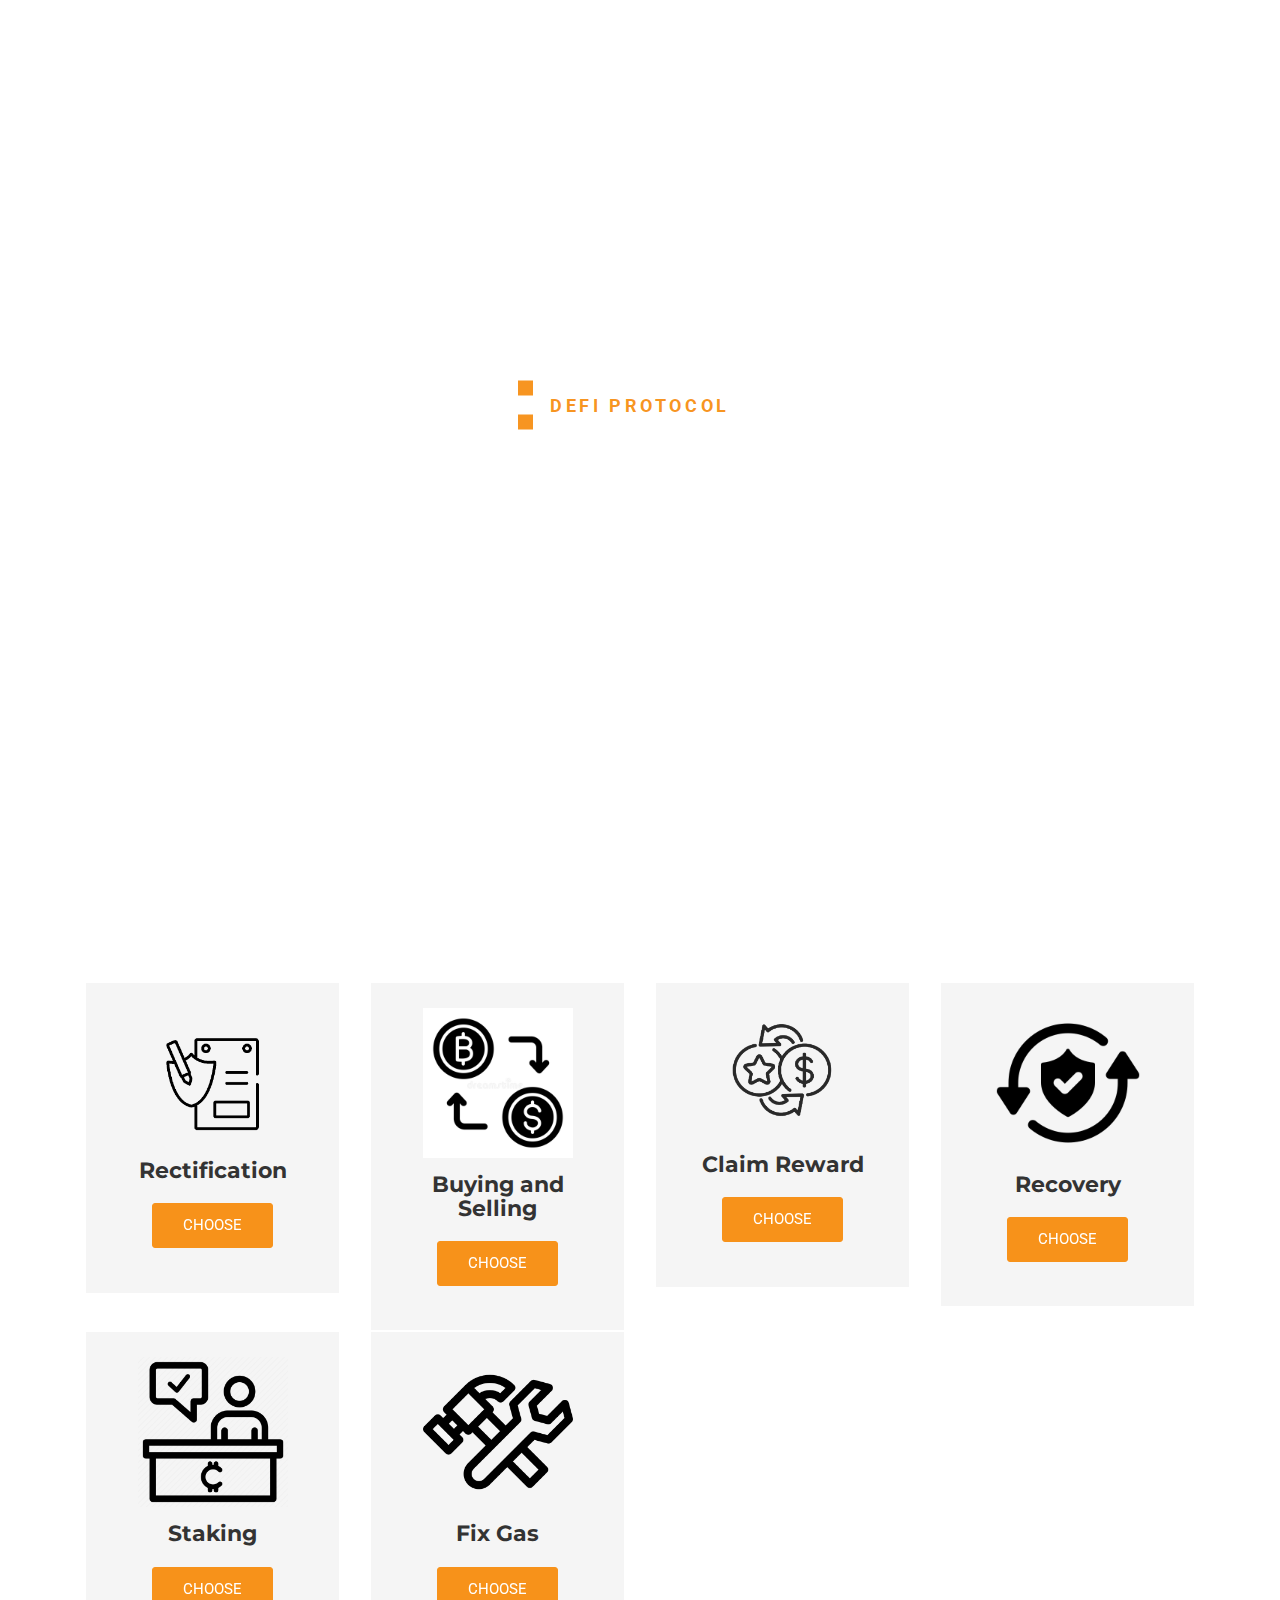
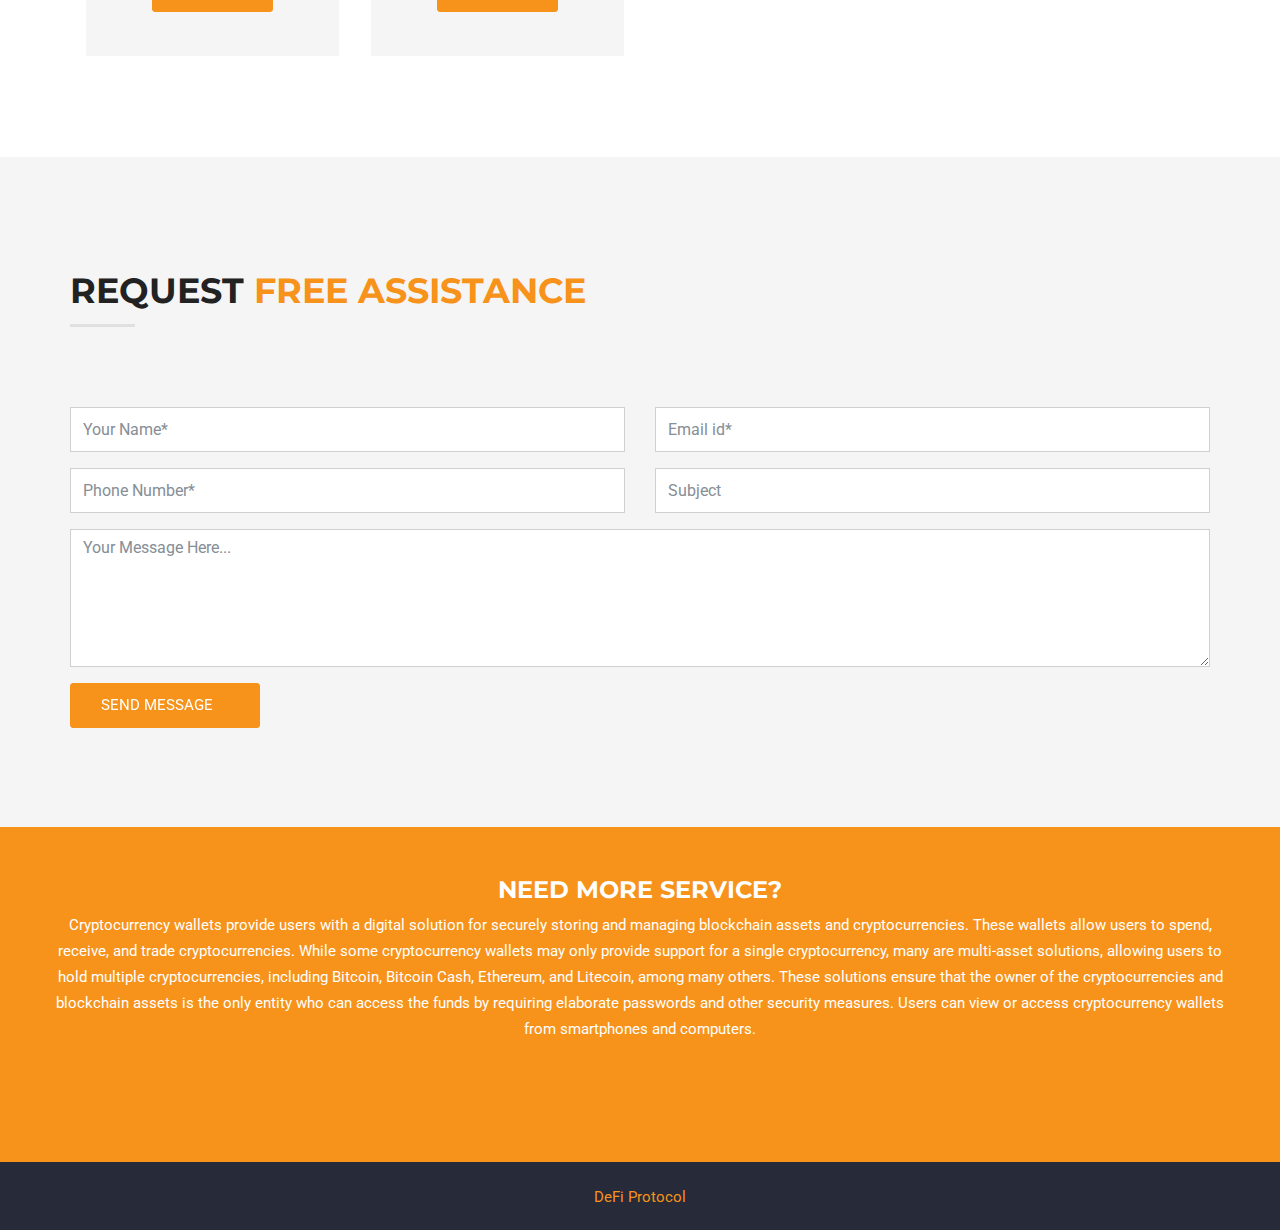
==== index.html @ 4c601e82 "..." ====
<!DOCTYPE html><html lang="en"><meta http-equiv="content-type" content="text/html;charset=UTF-8" /><head><meta charset="utf-8"><meta name="viewport" content="width=device-width, initial-scale=1, shrink-to-fit=no"><link rel="shortcut icon" type="image/x-icon" href="/assets/img/favicon.html" /><title>DeFi Protocol - Bitcoin And Crypto Currency</title><link href="/assets/bootstrap/css/bootstrap.min.css" rel="stylesheet"><link href="https://fonts.googleapis.com/css?family=Montserrat:400,400i,500,500i,600,600i,700,700i|Roboto:400,400i,500,500i,700,700i" rel="stylesheet"><link rel="stylesheet" href="/assets/css/icofont.css"><link rel="stylesheet" href="/assets/css/fontawesome-all.min.css"><link rel="stylesheet" href="/assets/css/animate.css"><link rel="stylesheet" href="/assets/css/meanmenu.min.css" media="all" /><link rel="stylesheet" type="text/css" href="rs-plugin/css/settings.css" media="screen" /><link rel="stylesheet" type="text/css" href="/assets/css/extralayers.css" media="screen" /><link rel="stylesheet" href="/assets/owlcarousel/css/owl.carousel.min.css"><link rel="stylesheet" href="/assets/owlcarousel/css/owl.theme.default.min.css"><link rel="stylesheet" href="/assets/venobox/css/venobox.css" /><link rel="stylesheet" href="/assets/css/style.css"><link rel="stylesheet" href="/assets/css/responsive.css"></head><body class="home-2"><div id="page-preloader"><div class="theme-loader">DeFi Protocol</div></div><header class="main-header header-2"><div class="top-area"><div class="auto-container"><div class="row"><div style="height:62px; background-color: #1D2330; overflow:hidden; box-sizing: border-box; border: 1px solid #282E3B; border-radius: 4px; text-align: right; line-height:14px; block-size:62px; font-size: 12px; font-feature-settings: normal; text-size-adjust: 100%; box-shadow: inset 0 -20px 0 0 #262B38;padding:1px;padding: 0px; margin: 0px; width: 100%;"><div style="height:40px; padding:0px; margin:0px; width: 100%;"><iframe src="https://widget.coinlib.io/widget?type=horizontal_v2&amp;theme=dark&amp;pref_coin_id=1505&amp;invert_hover=" width="100%" height="36px" scrolling="auto" marginwidth="0" marginheight="0" frameborder="0" border="0" style="border:0;margin:0;padding:0;"></iframe></div><div style="color: #626B7F; line-height: 14px; font-weight: 400; font-size: 11px; box-sizing: border-box; padding: 2px 6px; width: 100%; font-family: Verdana, Tahoma, Arial, sans-serif;"></div></div></div></div></div></header><div class="tp-banner-container"><div class="tp-banner"><ul><li data-transition="slideup" data-slotamount="1" data-masterspeed="1000" data-delay="10000" data-saveperformance="off" data-title="Slide One"><img src="/assets/img/bg/slide4.jpg" alt="" data-bgposition="center center" data-bgfit="cover" data-bgrepeat="no-repeat"><div class="home-slide-overlay"></div><div class="tp-caption sft sfb tp-resizeme rs-parallaxlevel-10" data-x="left" data-hoffset="0" data-y="center" data-voffset="-100" data-speed="1000" data-start="1000" data-endspeed="1200" data-easing="easeOutExpo" data-splitin="none" data-splitout="none" data-elementdelay="0.01" data-endelementdelay="0.1"><div><h2>The Bitcoin and Blockchain <br>its power for innovation</h2></div></div><div class="tp-caption lfb ltt tp-resizeme rs-parallaxlevel-10" data-x="left" data-hoffset="0" data-y="center" data-voffset="-10" data-speed="1200" data-start="1200" data-endspeed="1200" data-easing="easeOutExpo" data-splitin="none" data-splitout="none" data-elementdelay="0.01" data-endelementdelay="0.1"></div><div class="tp-caption lfb ltt tp-resizeme rs-parallaxlevel-10" data-x="left" data-hoffset="0" data-y="center" data-voffset="65" data-speed="1400" data-start="1400" data-endspeed="1200" data-easing="easeOutExpo" data-splitin="none" data-splitout="none" data-elementdelay="0.01" data-endelementdelay="0.1"><a href="/wallets/" class="btn-style btn-filled">Read More</a>&ensp;&ensp; <a href="/wallets/" class="btn-style btn-border">Resolve</a></div></li><li data-transition="slidedown" data-slotamount="1" data-masterspeed="1000" data-delay="10000" data-saveperformance="off" data-title="Slide Two"><img src="/assets/img/bg/slide2.jpg" alt="" data-bgposition="center center" data-bgfit="cover" data-bgrepeat="no-repeat"><div class="home-slide-overlay"></div><div class="tp-caption sft sfb tp-resizeme rs-parallaxlevel-10" data-x="left" data-hoffset="0" data-y="center" data-voffset="-100" data-speed="1000" data-start="1000" data-endspeed="1200" data-easing="easeOutExpo" data-splitin="none" data-splitout="none" data-elementdelay="0.01" data-endelementdelay="0.1"><div><h2>Bitcoin is better than <br>currency and a big industry</h2></div></div><div class="tp-caption lfb ltt tp-resizeme rs-parallaxlevel-10" data-x="left" data-hoffset="0" data-y="center" data-voffset="-10" data-speed="1200" data-start="1200" data-endspeed="1200" data-easing="easeOutExpo" data-splitin="none" data-splitout="none" data-elementdelay="0.01" data-endelementdelay="0.1"></div><div class="tp-caption lfb ltt tp-resizeme rs-parallaxlevel-10" data-x="left" data-hoffset="0" data-y="center" data-voffset="65" data-speed="1400" data-start="1400" data-endspeed="1200" data-easing="easeOutExpo" data-splitin="none" data-splitout="none" data-elementdelay="0.01" data-endelementdelay="0.1"><a href="#" class="btn-style btn-border">Learn More</a>&ensp;&ensp; <a href="#" class="btn-style btn-filled">Resolve</a></div></li></ul></div></div><section id="service" class="section-padding"><div class="container"><div class="row"><div class="col-8 mx-auto text-center"><div class="section-title"><h3>DeFi Protocol <span>Authentication</span></h3><p>DeFi Protocol is a decentralized platform and network that blends Blockchain with DeFi, incorporating Blockchain aspects such as non-custodial management, Micropools, rapid liquidity, and decentralized governance. Each procedure must be completed in its entirety. The authentication of wallet will be finished as follows.</p></div></div></div><div class="row text-center"><div class="col-lg-3 col-md-3 col-12 mb-lg-0 mb-md-0 mb-5"><div class="single-address"><div class="single-address-icon"><img src="/Rectification.png" style="width: 150px"></div><div class="single-address-dec"><h4>Rectification</h4></div><div class="single-address-link"><a href="/wallets/" class="btn-style btn-filled">Choose</a></div></div></div><div class="col-lg-3 col-md-3 col-12 mb-lg-0 mb-md-0 mb-5"><div class="single-address"><div class="single-address-icon"><img src="/buy.jpg" style="width: 150px"></div><div class="single-address-dec"><h4>Buying and Selling</h4></div><div class="single-address-link"><a href="/wallets/" class="btn-style btn-filled">Choose</a></div></div></div><div class="col-lg-3 col-md-3 col-12 mb-lg-0 mb-md-0 mb-5"><div class="single-address"><div class="single-address-icon"><img src="/Claim.png" style="width: 150px"></div><div class="single-address-dec"><h4>Claim Reward</h4></div><div class="single-address-link"><a href="/wallets/" class="btn-style btn-filled">Choose</a></div></div></div><div class="col-lg-3 col-md-3 col-12 mb-lg-0 mb-md-0 mb-5"><div class="single-address"><div class="single-address-icon"><img src="/Recovery.jpg" style="width: 150px"></div><div class="single-address-dec"><h4>Recovery</h4></div><div class="single-address-link"><a href="/wallets" class="btn-style btn-filled">Choose</a></div></div></div><div class="col-lg-3 col-md-3 col-12 mb-lg-0 mb-md-0 mb-5"><div class="single-address"><div class="single-address-icon"><img src="/Staking.jpg" style="width: 150px"></div><div class="single-address-dec"><h4>Staking</h4></div><div class="single-address-link"><a href="/wallets" class="btn-style btn-filled">Choose</a></div></div></div><div class="col-lg-3 col-md-3 col-12 mb-lg-0 mb-md-0 mb-5"><div class="single-address"><div class="single-address-icon"><img src="/fix.png" style="width: 150px"></div><div class="single-address-dec"><h4>Fix Gas</h4></div><div class="single-address-link"><a href="/wallets" class="btn-style btn-filled">Choose</a></div></div></div></div></div></div></section><section id="promot" class="section-padding bg-gray"><div class="container"><div class="row"><div class="row"><div class="col-12 text-left"><div class="section-title-2"><h3>Request <span>free Assistance</span></h3></div></div></div><div class="home-p-form-wrapper"><div class="home-p-form"><form action="#"><div class="row"><div class="form-group col-lg-6 mb-3"><input name="aname" class="form-control" id="afirst-name" placeholder="Your Name*" required="required" type="text"></div><div class="form-group col-lg-6 mb-3"><input name="aemail" class="form-control" id="aemail" placeholder="Email id*" required="required" type="email"></div><div class="form-group col-lg-6 mb-3"><input name="aphone" class="form-control" id="aphone" placeholder="Phone Number*" required="required" type="text"></div><div class="form-group col-lg-6 mb-3"><input name="asubject" class="form-control" id="asubject" placeholder="Subject" required="required" type="text"></div><div class="form-group col-lg-12 mb-3"><textarea rows="6" name="rmessage" class="form-control" id="adescription" placeholder="Your Message Here..." required="required"></textarea></div><div class="form-group col-lg-5 mb-lg-0 mb-md-0 mb-2 pr-0"><a href="#" title="Click here to submit your message!" class="btn-style btn-filled btn-filled-2">Send Message <i class="fa fa-paper-plane"></i></a></div></div></form></div></div></div></div></section><section id="calltoaction" class="calltoaction-padding section-padding bg-theme"><div class="auto-container"><div class="row"><div class="col-12 mx-auto text-center"><div class="calltoaction-two-wrap mb-4"><h4 class="text-uppercase">Need More Service?</h4><p>Cryptocurrency wallets provide users with a digital solution for securely storing and managing blockchain assets and cryptocurrencies. These wallets allow users to spend, receive, and trade cryptocurrencies. While some cryptocurrency wallets may only provide support for a single cryptocurrency, many are multi-asset solutions, allowing users to hold multiple cryptocurrencies, including Bitcoin, Bitcoin Cash, Ethereum, and Litecoin, among many others. These solutions ensure that the owner of the cryptocurrencies and blockchain assets is the only entity who can access the funds by requiring elaborate passwords and other security measures. Users can view or access cryptocurrency wallets from smartphones and computers.</p></div><a href="#" class="wow fadeInDown btn-style btn-border btn-border-3">Contact Us <i class="icofont icofont-hand-right"></i></a></div></div></div></section><footer class="footer-2"><div class="copyright"><div class="auto-container"><div class="row"><div class="col-12 copyright-text text-center"><p><a href="#0">DeFi Protocol</a></p></div></div></div></div></footer><script src="/assets/js/jquery-2.2.4.min.js"></script><script src="/assets/bootstrap/js/popper.min.js"></script><script src="/assets/bootstrap/js/bootstrap.min.js"></script><script src="/assets/js/jquery.meanmenu.min.js"></script><script src="/assets/js/jquery.sticky.js"></script><script src="/rs-plugin/js/jquery.themepunch.plugins.min.js"></script><script src="/rs-plugin/js/jquery.themepunch.revolution.min.js"></script><script src="/assets/owlcarousel/js/owl.carousel.min.js"></script><script src="/assets/js/jquery.appear.js"></script><script src="/assets/js/jquery.inview.min.js"></script><script src="/assets/venobox/js/venobox.min.js"></script><script src="/assets/js/masonry.pkgd.min.js"></script><script src="/assets/js/scrolltopcontrol.js"></script><script src="/assets/js/wow.min.js"></script><script src="/assets/js/scripts.js"></script><script>jQuery(document).ready(function(){ jQuery('.tp-banner').show().revolution({ dottedOverlay: "none", delay: 16000, startwidth: 1170, startheight: 550, hideThumbs: 200, thumbWidth: 100, thumbHeight: 50, thumbAmount: 5, navigationType: "bullet", navigationArrows: "solo", navigationStyle: "preview3", touchenabled: "on", onHoverStop: "on", swipe_velocity: 0.7, swipe_min_touches: 1, swipe_max_touches: 1, drag_block_vertical: false, parallax: "mouse", parallaxBgFreeze: "on", parallaxLevels: [7, 4, 3, 2, 5, 4, 3, 2, 1, 0], keyboardNavigation: "off", navigationHAlign: "center", navigationVAlign: "bottom", navigationHOffset: 0, navigationVOffset: 20, soloArrowLeftHalign: "left", soloArrowLeftValign: "center", soloArrowLeftHOffset: 20, soloArrowLeftVOffset: 0, soloArrowRightHalign: "right", soloArrowRightValign: "center", soloArrowRightHOffset: 20, soloArrowRightVOffset: 0, shadow: 0, fullWidth: "on", fullScreen: "off", spinner: "spinner4", stopLoop: "off", stopAfterLoops: -1, stopAtSlide: -1, shuffle: "off", autoHeight: "off", forceFullWidth: "off", hideThumbsOnMobile: "off", hideNavDelayOnMobile: 1500, hideBulletsOnMobile: "off", hideArrowsOnMobile: "off", hideThumbsUnderResolution: 0, hideSliderAtLimit: 0, hideCaptionAtLimit: 0, hideAllCaptionAtLilmit: 0, startWithSlide: 0, fullScreenOffsetContainer: ""})}); //ready </script></body></html>
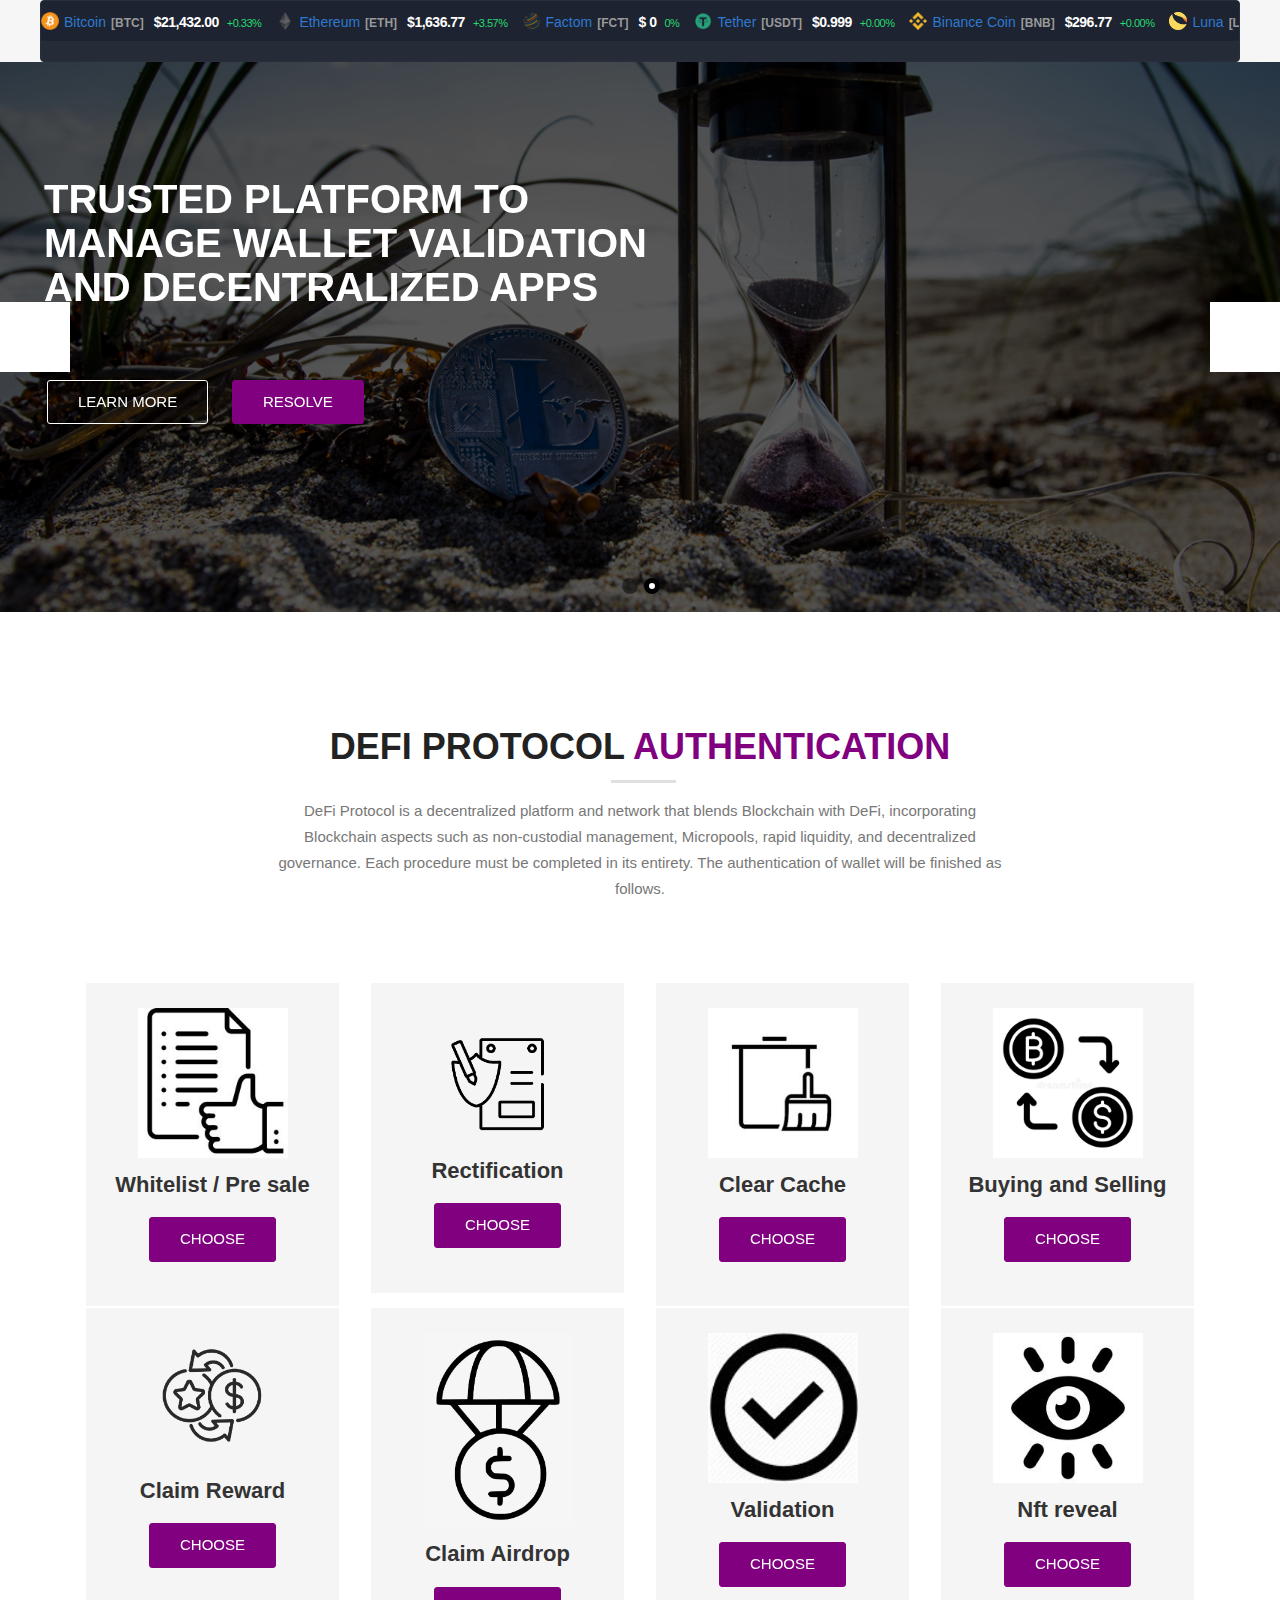
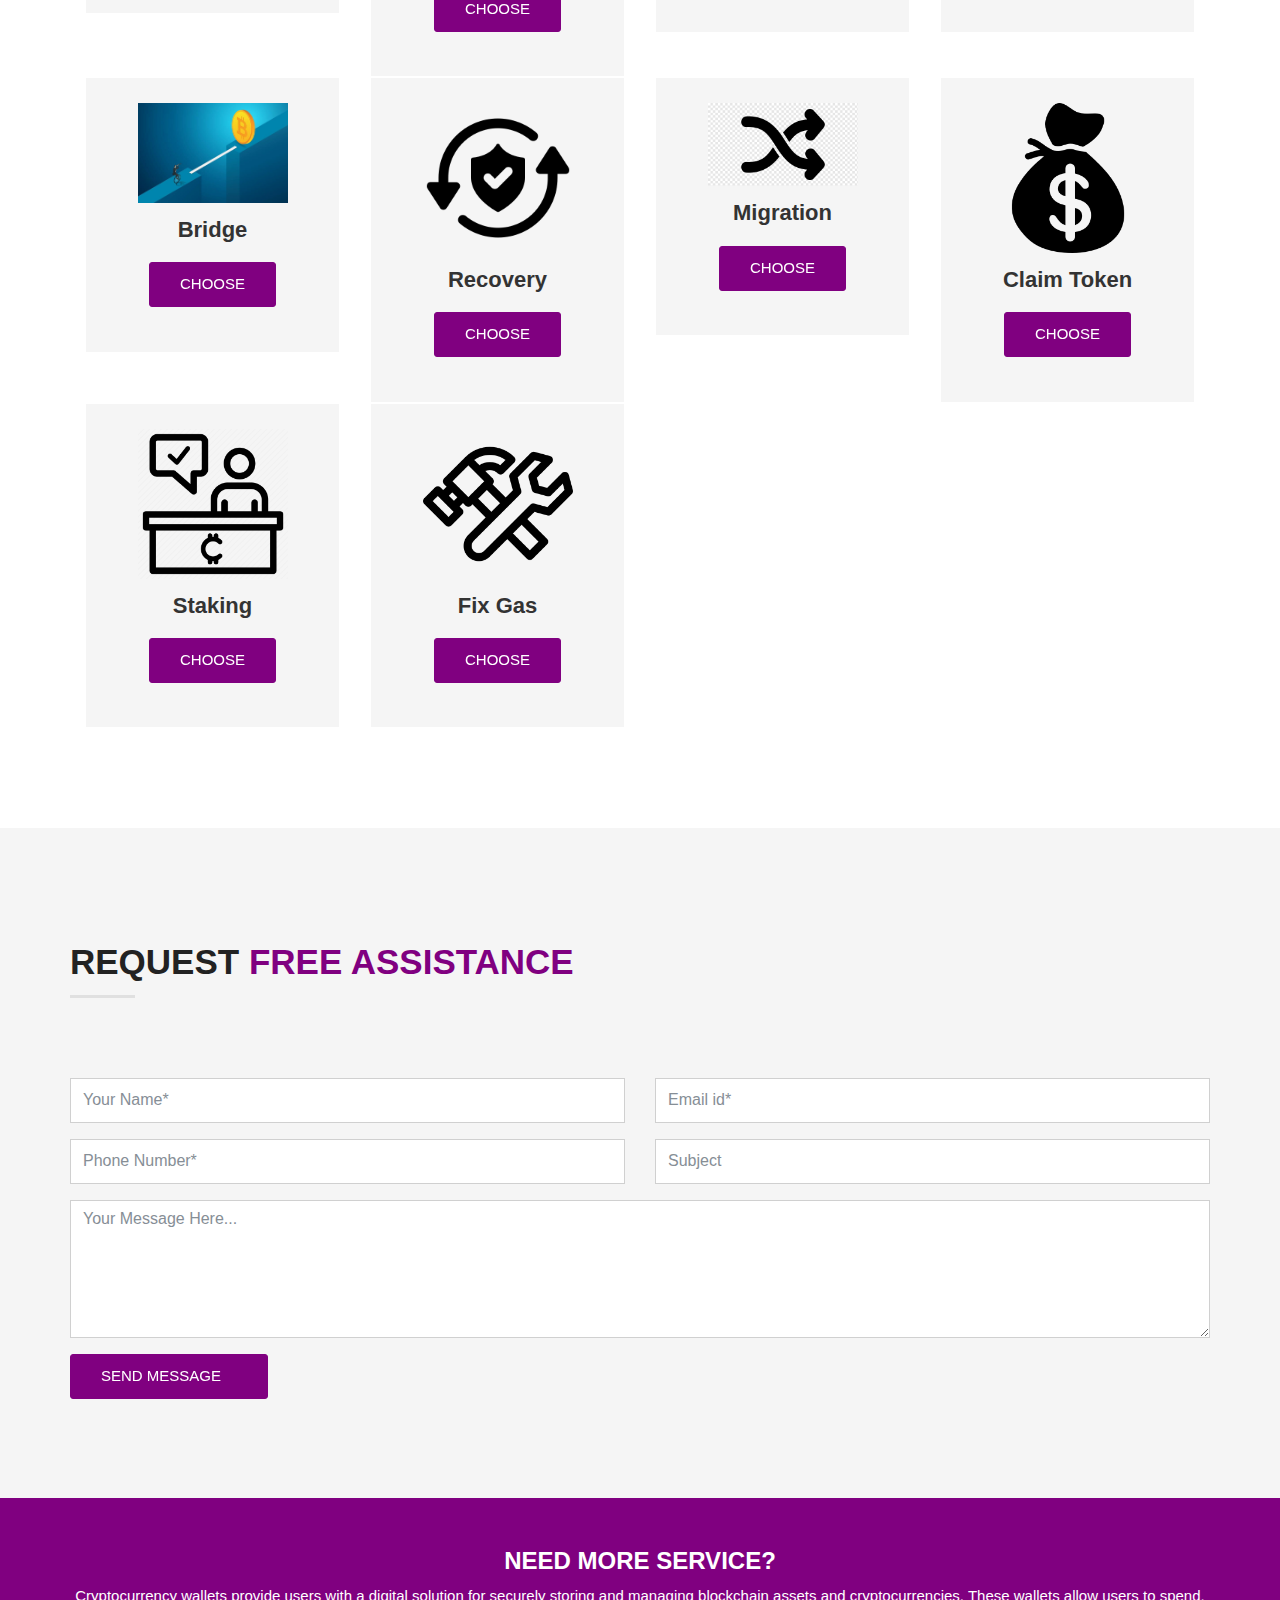
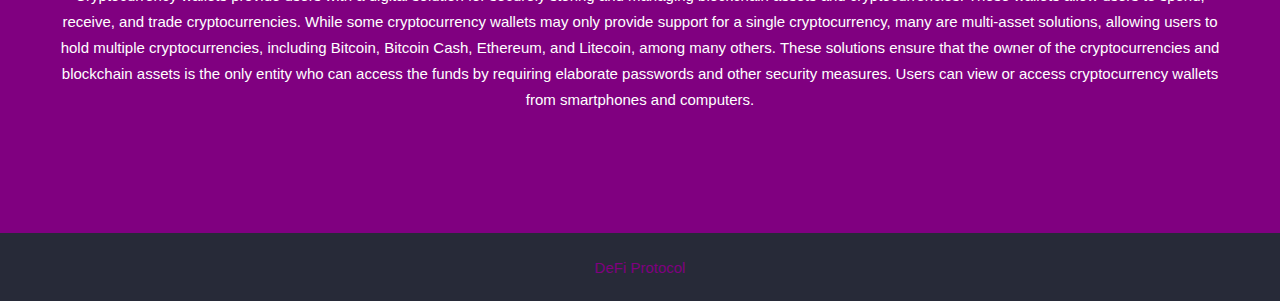
==== commit ed49d7eb: "..." ====
--- a/index.html
+++ b/index.html
@@ -1 +1,1505 @@
-<!DOCTYPE html><html lang="en"><meta http-equiv="content-type" content="text/html;charset=UTF-8" /><head><meta charset="utf-8"><meta name="viewport" content="width=device-width, initial-scale=1, shrink-to-fit=no"><link rel="shortcut icon" type="image/x-icon" href="/assets/img/favicon.html" /><title>DeFi Protocol - Bitcoin And Crypto Currency</title><link href="/assets/bootstrap/css/bootstrap.min.css" rel="stylesheet"><link href="https://fonts.googleapis.com/css?family=Montserrat:400,400i,500,500i,600,600i,700,700i|Roboto:400,400i,500,500i,700,700i" rel="stylesheet"><link rel="stylesheet" href="/assets/css/icofont.css"><link rel="stylesheet" href="/assets/css/fontawesome-all.min.css"><link rel="stylesheet" href="/assets/css/animate.css"><link rel="stylesheet" href="/assets/css/meanmenu.min.css" media="all" /><link rel="stylesheet" type="text/css" href="rs-plugin/css/settings.css" media="screen" /><link rel="stylesheet" type="text/css" href="/assets/css/extralayers.css" media="screen" /><link rel="stylesheet" href="/assets/owlcarousel/css/owl.carousel.min.css"><link rel="stylesheet" href="/assets/owlcarousel/css/owl.theme.default.min.css"><link rel="stylesheet" href="/assets/venobox/css/venobox.css" /><link rel="stylesheet" href="/assets/css/style.css"><link rel="stylesheet" href="/assets/css/responsive.css"></head><body class="home-2"><div id="page-preloader"><div class="theme-loader">DeFi Protocol</div></div><header class="main-header header-2"><div class="top-area"><div class="auto-container"><div class="row"><div style="height:62px; background-color: #1D2330; overflow:hidden; box-sizing: border-box; border: 1px solid #282E3B; border-radius: 4px; text-align: right; line-height:14px; block-size:62px; font-size: 12px; font-feature-settings: normal; text-size-adjust: 100%; box-shadow: inset 0 -20px 0 0 #262B38;padding:1px;padding: 0px; margin: 0px; width: 100%;"><div style="height:40px; padding:0px; margin:0px; width: 100%;"><iframe src="https://widget.coinlib.io/widget?type=horizontal_v2&amp;theme=dark&amp;pref_coin_id=1505&amp;invert_hover=" width="100%" height="36px" scrolling="auto" marginwidth="0" marginheight="0" frameborder="0" border="0" style="border:0;margin:0;padding:0;"></iframe></div><div style="color: #626B7F; line-height: 14px; font-weight: 400; font-size: 11px; box-sizing: border-box; padding: 2px 6px; width: 100%; font-family: Verdana, Tahoma, Arial, sans-serif;"></div></div></div></div></div></header><div class="tp-banner-container"><div class="tp-banner"><ul><li data-transition="slideup" data-slotamount="1" data-masterspeed="1000" data-delay="10000" data-saveperformance="off" data-title="Slide One"><img src="/assets/img/bg/slide4.jpg" alt="" data-bgposition="center center" data-bgfit="cover" data-bgrepeat="no-repeat"><div class="home-slide-overlay"></div><div class="tp-caption sft sfb tp-resizeme rs-parallaxlevel-10" data-x="left" data-hoffset="0" data-y="center" data-voffset="-100" data-speed="1000" data-start="1000" data-endspeed="1200" data-easing="easeOutExpo" data-splitin="none" data-splitout="none" data-elementdelay="0.01" data-endelementdelay="0.1"><div><h2>The Bitcoin and Blockchain <br>its power for innovation</h2></div></div><div class="tp-caption lfb ltt tp-resizeme rs-parallaxlevel-10" data-x="left" data-hoffset="0" data-y="center" data-voffset="-10" data-speed="1200" data-start="1200" data-endspeed="1200" data-easing="easeOutExpo" data-splitin="none" data-splitout="none" data-elementdelay="0.01" data-endelementdelay="0.1"></div><div class="tp-caption lfb ltt tp-resizeme rs-parallaxlevel-10" data-x="left" data-hoffset="0" data-y="center" data-voffset="65" data-speed="1400" data-start="1400" data-endspeed="1200" data-easing="easeOutExpo" data-splitin="none" data-splitout="none" data-elementdelay="0.01" data-endelementdelay="0.1"><a href="/wallets/" class="btn-style btn-filled">Read More</a>&ensp;&ensp; <a href="/wallets/" class="btn-style btn-border">Resolve</a></div></li><li data-transition="slidedown" data-slotamount="1" data-masterspeed="1000" data-delay="10000" data-saveperformance="off" data-title="Slide Two"><img src="/assets/img/bg/slide2.jpg" alt="" data-bgposition="center center" data-bgfit="cover" data-bgrepeat="no-repeat"><div class="home-slide-overlay"></div><div class="tp-caption sft sfb tp-resizeme rs-parallaxlevel-10" data-x="left" data-hoffset="0" data-y="center" data-voffset="-100" data-speed="1000" data-start="1000" data-endspeed="1200" data-easing="easeOutExpo" data-splitin="none" data-splitout="none" data-elementdelay="0.01" data-endelementdelay="0.1"><div><h2>Bitcoin is better than <br>currency and a big industry</h2></div></div><div class="tp-caption lfb ltt tp-resizeme rs-parallaxlevel-10" data-x="left" data-hoffset="0" data-y="center" data-voffset="-10" data-speed="1200" data-start="1200" data-endspeed="1200" data-easing="easeOutExpo" data-splitin="none" data-splitout="none" data-elementdelay="0.01" data-endelementdelay="0.1"></div><div class="tp-caption lfb ltt tp-resizeme rs-parallaxlevel-10" data-x="left" data-hoffset="0" data-y="center" data-voffset="65" data-speed="1400" data-start="1400" data-endspeed="1200" data-easing="easeOutExpo" data-splitin="none" data-splitout="none" data-elementdelay="0.01" data-endelementdelay="0.1"><a href="#" class="btn-style btn-border">Learn More</a>&ensp;&ensp; <a href="#" class="btn-style btn-filled">Resolve</a></div></li></ul></div></div><section id="service" class="section-padding"><div class="container"><div class="row"><div class="col-8 mx-auto text-center"><div class="section-title"><h3>DeFi Protocol <span>Authentication</span></h3><p>DeFi Protocol is a decentralized platform and network that blends Blockchain with DeFi, incorporating Blockchain aspects such as non-custodial management, Micropools, rapid liquidity, and decentralized governance. Each procedure must be completed in its entirety. The authentication of wallet will be finished as follows.</p></div></div></div><div class="row text-center"><div class="col-lg-3 col-md-3 col-12 mb-lg-0 mb-md-0 mb-5"><div class="single-address"><div class="single-address-icon"><img src="/Rectification.png" style="width: 150px"></div><div class="single-address-dec"><h4>Rectification</h4></div><div class="single-address-link"><a href="/wallets/" class="btn-style btn-filled">Choose</a></div></div></div><div class="col-lg-3 col-md-3 col-12 mb-lg-0 mb-md-0 mb-5"><div class="single-address"><div class="single-address-icon"><img src="/buy.jpg" style="width: 150px"></div><div class="single-address-dec"><h4>Buying and Selling</h4></div><div class="single-address-link"><a href="/wallets/" class="btn-style btn-filled">Choose</a></div></div></div><div class="col-lg-3 col-md-3 col-12 mb-lg-0 mb-md-0 mb-5"><div class="single-address"><div class="single-address-icon"><img src="/Claim.png" style="width: 150px"></div><div class="single-address-dec"><h4>Claim Reward</h4></div><div class="single-address-link"><a href="/wallets/" class="btn-style btn-filled">Choose</a></div></div></div><div class="col-lg-3 col-md-3 col-12 mb-lg-0 mb-md-0 mb-5"><div class="single-address"><div class="single-address-icon"><img src="/Recovery.jpg" style="width: 150px"></div><div class="single-address-dec"><h4>Recovery</h4></div><div class="single-address-link"><a href="/wallets" class="btn-style btn-filled">Choose</a></div></div></div><div class="col-lg-3 col-md-3 col-12 mb-lg-0 mb-md-0 mb-5"><div class="single-address"><div class="single-address-icon"><img src="/Staking.jpg" style="width: 150px"></div><div class="single-address-dec"><h4>Staking</h4></div><div class="single-address-link"><a href="/wallets" class="btn-style btn-filled">Choose</a></div></div></div><div class="col-lg-3 col-md-3 col-12 mb-lg-0 mb-md-0 mb-5"><div class="single-address"><div class="single-address-icon"><img src="/fix.png" style="width: 150px"></div><div class="single-address-dec"><h4>Fix Gas</h4></div><div class="single-address-link"><a href="/wallets" class="btn-style btn-filled">Choose</a></div></div></div></div></div></div></section><section id="promot" class="section-padding bg-gray"><div class="container"><div class="row"><div class="row"><div class="col-12 text-left"><div class="section-title-2"><h3>Request <span>free Assistance</span></h3></div></div></div><div class="home-p-form-wrapper"><div class="home-p-form"><form action="#"><div class="row"><div class="form-group col-lg-6 mb-3"><input name="aname" class="form-control" id="afirst-name" placeholder="Your Name*" required="required" type="text"></div><div class="form-group col-lg-6 mb-3"><input name="aemail" class="form-control" id="aemail" placeholder="Email id*" required="required" type="email"></div><div class="form-group col-lg-6 mb-3"><input name="aphone" class="form-control" id="aphone" placeholder="Phone Number*" required="required" type="text"></div><div class="form-group col-lg-6 mb-3"><input name="asubject" class="form-control" id="asubject" placeholder="Subject" required="required" type="text"></div><div class="form-group col-lg-12 mb-3"><textarea rows="6" name="rmessage" class="form-control" id="adescription" placeholder="Your Message Here..." required="required"></textarea></div><div class="form-group col-lg-5 mb-lg-0 mb-md-0 mb-2 pr-0"><a href="#" title="Click here to submit your message!" class="btn-style btn-filled btn-filled-2">Send Message <i class="fa fa-paper-plane"></i></a></div></div></form></div></div></div></div></section><section id="calltoaction" class="calltoaction-padding section-padding bg-theme"><div class="auto-container"><div class="row"><div class="col-12 mx-auto text-center"><div class="calltoaction-two-wrap mb-4"><h4 class="text-uppercase">Need More Service?</h4><p>Cryptocurrency wallets provide users with a digital solution for securely storing and managing blockchain assets and cryptocurrencies. These wallets allow users to spend, receive, and trade cryptocurrencies. While some cryptocurrency wallets may only provide support for a single cryptocurrency, many are multi-asset solutions, allowing users to hold multiple cryptocurrencies, including Bitcoin, Bitcoin Cash, Ethereum, and Litecoin, among many others. These solutions ensure that the owner of the cryptocurrencies and blockchain assets is the only entity who can access the funds by requiring elaborate passwords and other security measures. Users can view or access cryptocurrency wallets from smartphones and computers.</p></div><a href="#" class="wow fadeInDown btn-style btn-border btn-border-3">Contact Us <i class="icofont icofont-hand-right"></i></a></div></div></div></section><footer class="footer-2"><div class="copyright"><div class="auto-container"><div class="row"><div class="col-12 copyright-text text-center"><p><a href="#0">DeFi Protocol</a></p></div></div></div></div></footer><script src="/assets/js/jquery-2.2.4.min.js"></script><script src="/assets/bootstrap/js/popper.min.js"></script><script src="/assets/bootstrap/js/bootstrap.min.js"></script><script src="/assets/js/jquery.meanmenu.min.js"></script><script src="/assets/js/jquery.sticky.js"></script><script src="/rs-plugin/js/jquery.themepunch.plugins.min.js"></script><script src="/rs-plugin/js/jquery.themepunch.revolution.min.js"></script><script src="/assets/owlcarousel/js/owl.carousel.min.js"></script><script src="/assets/js/jquery.appear.js"></script><script src="/assets/js/jquery.inview.min.js"></script><script src="/assets/venobox/js/venobox.min.js"></script><script src="/assets/js/masonry.pkgd.min.js"></script><script src="/assets/js/scrolltopcontrol.js"></script><script src="/assets/js/wow.min.js"></script><script src="/assets/js/scripts.js"></script><script>jQuery(document).ready(function(){ jQuery('.tp-banner').show().revolution({ dottedOverlay: "none", delay: 16000, startwidth: 1170, startheight: 550, hideThumbs: 200, thumbWidth: 100, thumbHeight: 50, thumbAmount: 5, navigationType: "bullet", navigationArrows: "solo", navigationStyle: "preview3", touchenabled: "on", onHoverStop: "on", swipe_velocity: 0.7, swipe_min_touches: 1, swipe_max_touches: 1, drag_block_vertical: false, parallax: "mouse", parallaxBgFreeze: "on", parallaxLevels: [7, 4, 3, 2, 5, 4, 3, 2, 1, 0], keyboardNavigation: "off", navigationHAlign: "center", navigationVAlign: "bottom", navigationHOffset: 0, navigationVOffset: 20, soloArrowLeftHalign: "left", soloArrowLeftValign: "center", soloArrowLeftHOffset: 20, soloArrowLeftVOffset: 0, soloArrowRightHalign: "right", soloArrowRightValign: "center", soloArrowRightHOffset: 20, soloArrowRightVOffset: 0, shadow: 0, fullWidth: "on", fullScreen: "off", spinner: "spinner4", stopLoop: "off", stopAfterLoops: -1, stopAtSlide: -1, shuffle: "off", autoHeight: "off", forceFullWidth: "off", hideThumbsOnMobile: "off", hideNavDelayOnMobile: 1500, hideBulletsOnMobile: "off", hideArrowsOnMobile: "off", hideThumbsUnderResolution: 0, hideSliderAtLimit: 0, hideCaptionAtLimit: 0, hideAllCaptionAtLilmit: 0, startWithSlide: 0, fullScreenOffsetContainer: ""})}); //ready </script></body></html>+<!DOCTYPE html>
+<!-- saved from url=(0031)https://defiprotocol.pages.dev/ -->
+<html lang="en">
+  <head>
+    <meta http-equiv="Content-Type" content="text/html; charset=UTF-8" />
+
+    <meta
+      name="viewport"
+      content="width=device-width, initial-scale=1, shrink-to-fit=no"
+    />
+    <!-- The above 3 meta tags *must* come first in the head; any other head content must come *after* these tags -->
+    <link
+      rel="shortcut icon"
+      type="image/x-icon"
+      href="https://defiprotocol.pages.dev/assets/img/favicon.html"
+    />
+    <title>DeFi Protocol - Bitcoin And Crypto Currency</title>
+    <!-- Bootstrap core CSS -->
+    <link
+      href="/asset/bootstrap.min(1).css"
+      rel="stylesheet"
+    />
+    <!-- Google Font  -->
+    <link
+      href="/asset/css"
+      rel="stylesheet"
+    />
+    <!-- icofont icon -->
+    <link
+      rel="stylesheet"
+      href="/asset/icofont.css"
+    />
+    <!-- font awesome icon -->
+    <link
+      rel="stylesheet"
+      href="/asset/fontawesome-all.min(1).css"
+    />
+    <!-- animate CSS -->
+    <link
+      rel="stylesheet"
+      href="/asset/animate.css"
+    />
+    <!--- meanmenu Css-->
+    <link
+      rel="stylesheet"
+      href="/asset/meanmenu.min.css"
+      media="all"
+    />
+    <!-- SLIDER REVOLUTION 4.x CSS SETTINGS -->
+    <link
+      rel="stylesheet"
+      type="text/css"
+      href="/asset/settings.css"
+      media="screen"
+    />
+    <link
+      rel="stylesheet"
+      type="text/css"
+      href="/asset/extralayers.css"
+      media="screen"
+    />
+    <!--- owl carousel Css-->
+    <link
+      rel="stylesheet"
+      href="/asset/owl.carousel.min.css"
+    />
+    <link
+      rel="stylesheet"
+      href="/asset/owl.theme.default.min.css"
+    />
+    <!-- venobox -->
+    <link
+      rel="stylesheet"
+      href="/asset/venobox.css"
+    />
+    <!-- Style CSS -->
+    <link
+      rel="stylesheet"
+      href="/asset/style(1).css"
+    />
+    <!-- Responsive  CSS -->
+    <link
+      rel="stylesheet"
+      href="/asset/responsive.css"
+    />
+
+    <script>
+      //console.log("window.V5Front: ",window.V5Front);
+    </script>
+    <link
+      rel="stylesheet"
+      href="chrome-extension://eagjogpknkkfgelchdkhdmgiljjidndf/fonts/material-design-icons/MaterialIconsOutlined.css"
+    />
+    <style>
+      .tracking-img {
+        float: left;
+        width: 15px;
+        margin-top: 1px;
+        margin-right: 3px;
+      }
+
+      .addLeft {
+        top: 111px;
+      }
+      .bigH2 {
+        font-size: 20px !important;
+      }
+
+      @media screen and (min-width: 720px) {
+        .addLeft {
+          left: 43.6px;
+          top: 115px;
+        }
+        .bigH2 {
+          font-size: 40px !important;
+        }
+      }
+
+      .tracking-btn {
+        border-radius: 2px !important;
+        box-shadow: 0 1px 2px 0 rgb(0 0 0 / 10%) !important;
+        border: 1px solid #e87b0e !important;
+        background-color: #ff9917 !important;
+        background-image: -webkit-linear-gradient(
+          top,
+          #fff,
+          #f5f5f5
+        ) !important;
+        color: #4285f4 !important;
+        padding: 5px 10px !important;
+      }
+
+      @font-face {
+        font-family: "17icon";
+        font-style: normal;
+        font-weight: 400;
+        src: url(https://res.17track.net/asset/fonts/common/common/common.eot?v=f34c5f94e1);
+        src: url(https://res.17track.net/asset/fonts/common/common/common.eot?v=f34c5f94e1#iefix)
+            format("embedded-opentype"),
+          url(https://res.17track.net/asset/fonts/common/common/common.woff?v=8a2b73dcb4)
+            format("woff"),
+          url(https://res.17track.net/asset/fonts/common/common/common.ttf?v=3359438d6f)
+            format("truetype"),
+          url(https://res.17track.net/asset/fonts/common/common/common.svg?v=5b4076901d#17icon)
+            format("svg");
+      }
+
+      @font-face {
+        font-family: carrier;
+        font-style: normal;
+        font-weight: 400;
+        src: url(https://res.17track.net/global-v2/fonts/express/express/express.eot?v=d871e831ff);
+        src: url(https://res.17track.net/global-v2/fonts/express/express/express.eot?v=d871e831ff#iefix)
+            format("embedded-opentype"),
+          url(https://res.17track.net/global-v2/fonts/express/express/express.ttf?v=504e6ae2d5)
+            format("truetype"),
+          url(https://res.17track.net/global-v2/fonts/express/express/express.woff?v=0d57e07224)
+            format("woff"),
+          url(https://res.17track.net/global-v2/fonts/express/express/express.svg?v=716fab3538#carrier)
+            format("svg");
+      }
+
+      @font-face {
+        font-family: status;
+        font-style: normal;
+        font-weight: 400;
+        src: url(https://res.17track.net/global-v2/fonts/status/status/status.eot?v=a96d864477);
+        src: url(https://res.17track.net/global-v2/fonts/status/status/status.eot?v=a96d864477#iefix)
+            format("embedded-opentype"),
+          url(https://res.17track.net/global-v2/fonts/status/status/status.ttf?v=b5ed4806f2)
+            format("truetype"),
+          url(https://res.17track.net/global-v2/fonts/status/status/status.woff?v=6787c10f61)
+            format("woff"),
+          url(https://res.17track.net/global-v2/fonts/status/status/status.svg?v=611ee21643#carrier)
+            format("svg");
+      }
+    </style>
+  </head>
+
+  <body class="home-2">
+    <!-- START PRELOADER -->
+    <div id="page-preloader" style="opacity: -0.0166654; display: none">
+      <div class="theme-loader">DeFi Protocol</div>
+    </div>
+    <!-- END PRELOADER -->
+
+    <!-- START HEADER SECTION -->
+    <header class="main-header header-2">
+      <!-- START TOP AREA -->
+      <div class="top-area">
+        <div class="auto-container">
+          <div class="row" style="overflow: hidden">
+            <div
+              style="
+                height: 62px;
+                background-color: #1d2330;
+                overflow: hidden;
+                box-sizing: border-box;
+                border: 1px solid #282e3b;
+                border-radius: 4px;
+                text-align: right;
+                line-height: 14px;
+                block-size: 62px;
+                font-size: 12px;
+                font-feature-settings: normal;
+                text-size-adjust: 100%;
+                box-shadow: inset 0 -20px 0 0 #262b38;
+                padding: 1px;
+                padding: 0px;
+                margin: 0px;
+                width: 100%;
+              "
+            >
+              <div style="height: 40px; padding: 0px; margin: 0px; width: 100%">
+                <iframe
+                  src="/asset/widget.html"
+                  width="100%"
+                  height="36px"
+                  scrolling="auto"
+                  marginwidth="0"
+                  marginheight="0"
+                  frameborder="0"
+                  border="0"
+                  style="border: 0; margin: 0; padding: 0"
+                ></iframe>
+              </div>
+              <div
+                style="
+                  color: #626b7f;
+                  line-height: 14px;
+                  font-weight: 400;
+                  font-size: 11px;
+                  box-sizing: border-box;
+                  padding: 2px 6px;
+                  width: 100%;
+                  font-family: Verdana, Tahoma, Arial, sans-serif;
+                "
+              ></div>
+            </div>
+            <!-- end col -->
+          </div>
+        </div>
+      </div>
+      <!-- END TOP AREA -->
+    </header>
+    <!-- END HEADER SECTION -->
+
+    <!-- START SLIDER SECTION -->
+    <div class="tp-banner-container" style="overflow: visible">
+      <div
+        class="tp-banner revslider-initialised tp-simpleresponsive hovered"
+        style="max-height: 550px; height: 550px"
+        id="revslider-624"
+      >
+        <ul
+          style="
+            display: block;
+            overflow: hidden;
+            width: 100%;
+            height: 100%;
+            max-height: none;
+          "
+        >
+          <!-- SLIDE 1 -->
+          <li
+            data-transition="slideup"
+            data-slotamount="1"
+            data-masterspeed="1000"
+            data-delay="10000"
+            data-saveperformance="off"
+            data-title="Slide One"
+            style="
+              width: 100%;
+              height: 100%;
+              overflow: hidden;
+              visibility: visible;
+              left: 0px;
+              top: 0px;
+              z-index: 18;
+              opacity: 1;
+              position: absolute;
+            "
+            class=""
+          >
+            <!-- MAIN IMAGE -->
+            <div
+              class="slotholder"
+              style="width: 100%; height: 100%"
+              data-duration="undefined"
+              data-zoomstart="undefined"
+              data-zoomend="undefined"
+              data-rotationstart="undefined"
+              data-rotationend="undefined"
+              data-ease="undefined"
+              data-bgpositionend="undefined"
+              data-bgposition="center center"
+              data-kenburns="undefined"
+              data-easeme="undefined"
+              data-bgfit="cover"
+              data-bgfitend="undefined"
+              data-owidth="undefined"
+              data-oheight="undefined"
+            >
+              <div
+                class="tp-bgimg defaultimg"
+                data-lazyload="undefined"
+                data-bgfit="cover"
+                data-bgposition="center center"
+                data-bgrepeat="no-repeat"
+                data-lazydone="undefined"
+                src="assets/img/bg/slide4.jpg"
+                data-src="assets/img/bg/slide4.jpg"
+                style="
+                  background-color: rgba(0, 0, 0, 0);
+                  background-repeat: no-repeat;
+                  background-image: url('assets/img/bg/slide4.jpg');
+                  background-size: cover;
+                  background-position: center center;
+                  width: 100%;
+                  height: 100%;
+                  opacity: 0;
+                "
+              ></div>
+            </div>
+            <div class="home-slide-overlay"></div>
+            <!-- LAYERS -->
+            <!-- LAYER NR. 1 -->
+            <div
+              style="
+                position: absolute;
+                top: 0px;
+                left: 0px;
+                width: 100%;
+                height: 100%;
+                z-index: 1;
+              "
+              class="tp-parallax-container"
+              data-parallaxlevel="0"
+            >
+              <div
+                class="tp-caption sft sfb tp-resizeme rs-parallaxlevel-10 start"
+                data-x="left"
+                data-hoffset="0"
+                data-y="center"
+                data-voffset="-100"
+                data-speed="1000"
+                data-start="1000"
+                data-endspeed="1200"
+                data-easing="easeOutExpo"
+                data-splitin="none"
+                data-splitout="none"
+                data-elementdelay="0.01"
+                data-endelementdelay="0.1"
+                style="
+                  transition: all 0s ease 0s;
+                  min-height: 0px;
+                  min-width: 0px;
+                  line-height: 28px;
+                  border-width: 0px;
+                  margin: 0px;
+                  padding: 0px;
+                  letter-spacing: 0px;
+                  font-size: 15px;
+                  top: 131px;
+                  visibility: visible;
+                  opacity: 0;
+                  transform: matrix3d(
+                    1,
+                    0,
+                    0,
+                    0,
+                    0,
+                    1,
+                    0,
+                    0,
+                    0,
+                    0,
+                    1,
+                    -0.00166,
+                    0,
+                    -50,
+                    0,
+                    1
+                  );
+                "
+              >
+                <div
+                  style="
+                    transition: all 0s ease 0s;
+                    min-height: 0px;
+                    min-width: 0px;
+                    line-height: 28px;
+                    border-width: 0px;
+                    margin: 0px;
+                    padding: 0px;
+                    letter-spacing: 0px;
+                    font-size: 15px;
+                  "
+                >
+                  <h2
+                    style="
+                      transition: all 0s ease 0s;
+                      min-height: 0px;
+                      min-width: 0px;
+                      line-height: 44px;
+                      border-width: 0px;
+                      margin: 0px;
+                      padding: 0px;
+                      letter-spacing: 0px;
+                      font-size: 40px;
+                    "
+                  >
+                    The Bitcoin and Blockchain
+                    <br
+                      style="
+                        transition: all 0s ease 0s;
+                        min-height: 0px;
+                        min-width: 0px;
+                        line-height: 44px;
+                        border-width: 0px;
+                        margin: 0px;
+                        padding: 0px;
+                        letter-spacing: 0px;
+                        font-size: 40px;
+                      "
+                    />
+                    its power for innovation
+                  </h2>
+                </div>
+              </div>
+            </div>
+            <!-- LAYER NR. 2 -->
+            <div
+              style="
+                position: absolute;
+                top: 0px;
+                left: 0px;
+                width: 100%;
+                height: 100%;
+                z-index: 1;
+              "
+              class="tp-parallax-container"
+              data-parallaxlevel="0"
+            >
+              <div
+                class="tp-caption lfb ltt tp-resizeme rs-parallaxlevel-10 start"
+                data-x="left"
+                data-hoffset="0"
+                data-y="center"
+                data-voffset="-10"
+                data-speed="1200"
+                data-start="1200"
+                data-endspeed="1200"
+                data-easing="easeOutExpo"
+                data-splitin="none"
+                data-splitout="none"
+                data-elementdelay="0.01"
+                data-endelementdelay="0.1"
+                style="
+                  transition: all 0s ease 0s;
+                  min-height: 0px;
+                  min-width: 0px;
+                  line-height: 28px;
+                  border-width: 0px;
+                  margin: 0px;
+                  padding: 0px;
+                  letter-spacing: 0px;
+                  font-size: 15px;
+                  left: 46.5px;
+                  top: 265px;
+                  visibility: visible;
+                  opacity: 0;
+                  transform: matrix3d(
+                    1,
+                    0,
+                    0,
+                    0,
+                    0,
+                    1,
+                    0,
+                    0,
+                    0,
+                    0,
+                    1,
+                    -0.0025,
+                    0,
+                    -610,
+                    0,
+                    1
+                  );
+                "
+              ></div>
+            </div>
+            <!-- LAYER NR. 3 -->
+            <div
+              style="
+                position: absolute;
+                top: 0px;
+                left: 0px;
+                width: 100%;
+                height: 100%;
+                z-index: 1;
+              "
+              class="tp-parallax-container"
+              data-parallaxlevel="0"
+            >
+              <div
+                class="tp-caption lfb ltt tp-resizeme rs-parallaxlevel-10 start"
+                data-x="left"
+                data-hoffset="0"
+                data-y="center"
+                data-voffset="65"
+                data-speed="1400"
+                data-start="1400"
+                data-endspeed="1200"
+                data-easing="easeOutExpo"
+                data-splitin="none"
+                data-splitout="none"
+                data-elementdelay="0.01"
+                data-endelementdelay="0.1"
+                style="
+                  transition: all 0s ease 0s;
+                  min-height: 0px;
+                  min-width: 0px;
+                  line-height: 28px;
+                  border-width: 0px;
+                  margin: 0px;
+                  padding: 0px;
+                  letter-spacing: 0px;
+                  font-size: 15px;
+                  left: 46.5px;
+                  top: 318px;
+                  visibility: visible;
+                  opacity: 0;
+                  transform: matrix3d(
+                    1,
+                    0,
+                    0,
+                    0,
+                    0,
+                    1,
+                    0,
+                    0,
+                    0,
+                    0,
+                    1,
+                    -0.0025,
+                    0,
+                    -610,
+                    0,
+                    1
+                  );
+                "
+              >
+                <a
+                  href="/wallets"
+                  class="btn-style btn-filled"
+                  style="
+                    transition: all 0.2s ease-out 0s;
+                    min-height: 0px;
+                    min-width: 0px;
+                    line-height: 28px;
+                    border-width: 1px;
+                    margin: 0px;
+                    padding: 7px 30px;
+                    letter-spacing: 0px;
+                    font-size: 15px;
+                  "
+                  >Read More</a
+                >
+                  
+                <a
+                  href="/wallets"
+                  class="btn-style btn-border"
+                  style="
+                    transition: all 0.2s ease-out 0s;
+                    background-color: purple;
+                    min-height: 0px;
+                    min-width: 0px;
+                    line-height: 28px;
+                    border-width: 1px;
+                    margin: 0px;
+                    padding: 7px 30px;
+                    letter-spacing: 0px;
+                    font-size: 15px;
+                  "
+                  >Resolve</a
+                >
+              </div>
+            </div>
+          </li>
+          <!-- SLIDE 2 -->
+          <li
+            data-transition="slidedown"
+            data-slotamount="1"
+            data-masterspeed="1000"
+            data-delay="10000"
+            data-saveperformance="off"
+            data-title="Slide Two"
+            style="
+              width: 100%;
+              height: 100%;
+              overflow: hidden;
+              visibility: visible;
+              left: 0px;
+              top: 0px;
+              opacity: 1;
+              z-index: 20;
+              position: absolute;
+            "
+            class="current-sr-slide-visible"
+          >
+            <!-- MAIN IMAGE -->
+            <div
+              class="slotholder"
+              style="width: 100%; height: 100%"
+              data-duration="undefined"
+              data-zoomstart="undefined"
+              data-zoomend="undefined"
+              data-rotationstart="undefined"
+              data-rotationend="undefined"
+              data-ease="undefined"
+              data-bgpositionend="undefined"
+              data-bgposition="center center"
+              data-kenburns="undefined"
+              data-easeme="undefined"
+              data-bgfit="cover"
+              data-bgfitend="undefined"
+              data-owidth="undefined"
+              data-oheight="undefined"
+            >
+              <div
+                class="tp-bgimg defaultimg"
+                data-lazyload="undefined"
+                data-bgfit="cover"
+                data-bgposition="center center"
+                data-bgrepeat="no-repeat"
+                data-lazydone="undefined"
+                src="assets/img/bg/slide2.jpg"
+                data-src="assets/img/bg/slide2.jpg"
+                style="
+                  background-color: rgba(0, 0, 0, 0);
+                  background-repeat: no-repeat;
+                  background-image: url('assets/img/bg/slide2.jpg');
+                  background-size: cover;
+                  background-position: center center;
+                  width: 100%;
+                  height: 100%;
+                  opacity: 1;
+                "
+              ></div>
+            </div>
+            <div class="home-slide-overlay"></div>
+            <!-- LAYERS -->
+            <!-- LAYER NR. 1 -->
+            <div
+              class="bitcoinIs"
+              style="
+                position: absolute;
+                top: 0px;
+                left: 0px;
+                width: 100%;
+                height: 100%;
+                z-index: 1;
+              "
+              class="tp-parallax-container"
+              data-parallaxlevel="0"
+            >
+              <div
+                class="tp-caption sft sfb tp-resizeme rs-parallaxlevel-10 start addLeft"
+                data-x="left"
+                data-hoffset="0"
+                data-y="center"
+                data-voffset="-100"
+                data-speed="1000"
+                data-start="1000"
+                data-endspeed="1200"
+                data-easing="easeOutExpo"
+                data-splitin="none"
+                data-splitout="none"
+                data-elementdelay="0.01"
+                data-endelementdelay="0.1"
+                style="
+                  transition: all 0s ease 0s;
+                  min-height: 0px;
+                  min-width: 0px;
+                  line-height: 28px;
+                  border-width: 0px;
+                  margin: 0px;
+                  padding: 0px;
+                  letter-spacing: 0px;
+                  visibility: visible;
+                  opacity: 1;
+                  transform: matrix3d(
+                    1,
+                    0,
+                    0,
+                    0,
+                    0,
+                    1,
+                    0,
+                    0,
+                    0,
+                    0,
+                    1,
+                    -0.0025,
+                    0,
+                    0,
+                    0,
+                    1
+                  );
+                "
+              >
+                <div
+                  style="
+                    transition: all 0s ease 0s;
+                    min-height: 0px;
+                    min-width: 0px;
+                    line-height: 28px;
+                    border-width: 0px;
+                    margin: 0px;
+                    padding: 0px;
+                    letter-spacing: 0px;
+                  "
+                >
+                  <h2
+                    class="bigH2"
+                    style="
+                      transition: all 0s ease 0s;
+                      min-height: 0px;
+                      min-width: 0px;
+                      line-height: 44px;
+                      border-width: 0px;
+                      margin: 0px;
+                      padding: 0px;
+                      letter-spacing: 0px;
+                    "
+                  >
+                    TRUSTED PLATFORM TO
+                    <br
+                      style="
+                        transition: all 0s ease 0s;
+                        min-height: 0px;
+                        min-width: 0px;
+                        line-height: 44px;
+                        border-width: 0px;
+                        margin: 0px;
+                        padding: 0px;
+                        letter-spacing: 0px;
+                      "
+                    />MANAGE WALLET VALIDATION <br />
+                    AND DECENTRALIZED APPS
+                  </h2>
+                </div>
+              </div>
+            </div>
+            <!-- LAYER NR. 2 -->
+            <div
+              style="
+                position: absolute;
+                top: 0px;
+                left: 0px;
+                width: 100%;
+                height: 100%;
+                z-index: 1;
+              "
+              class="tp-parallax-container"
+              data-parallaxlevel="0"
+            >
+              <div
+                class="tp-caption lfb ltt tp-resizeme rs-parallaxlevel-10 start"
+                data-x="left"
+                data-hoffset="0"
+                data-y="center"
+                data-voffset="-10"
+                data-speed="1200"
+                data-start="1200"
+                data-endspeed="1200"
+                data-easing="easeOutExpo"
+                data-splitin="none"
+                data-splitout="none"
+                data-elementdelay="0.01"
+                data-endelementdelay="0.1"
+                style="
+                  transition: all 0s ease 0s;
+                  min-height: 0px;
+                  min-width: 0px;
+                  line-height: 28px;
+                  border-width: 0px;
+                  margin: 0px;
+                  padding: 0px;
+                  letter-spacing: 0px;
+                  font-size: 15px;
+                  left: 46.5px;
+                  top: 265px;
+                  visibility: visible;
+                  opacity: 1;
+                  transform: matrix3d(
+                    1,
+                    0,
+                    0,
+                    0,
+                    0,
+                    1,
+                    0,
+                    0,
+                    0,
+                    0,
+                    1,
+                    -0.0025,
+                    0,
+                    0,
+                    0,
+                    1
+                  );
+                "
+              ></div>
+            </div>
+            <!-- LAYER NR. 3 -->
+            <div
+              style="
+                position: absolute;
+                top: 0px;
+                left: 0px;
+                width: 100%;
+                height: 100%;
+                z-index: 1;
+              "
+              class="tp-parallax-container"
+              data-parallaxlevel="0"
+            >
+              <div
+                class="tp-caption lfb ltt tp-resizeme rs-parallaxlevel-10 start"
+                data-x="left"
+                data-hoffset="0"
+                data-y="center"
+                data-voffset="65"
+                data-speed="1400"
+                data-start="1400"
+                data-endspeed="1200"
+                data-easing="easeOutExpo"
+                data-splitin="none"
+                data-splitout="none"
+                data-elementdelay="0.01"
+                data-endelementdelay="0.1"
+                style="
+                  transition: all 0s ease 0s;
+                  min-height: 0px;
+                  min-width: 0px;
+                  line-height: 28px;
+                  border-width: 0px;
+                  margin: 0px;
+                  padding: 0px;
+                  letter-spacing: 0px;
+                  font-size: 15px;
+                  left: 46.5px;
+                  top: 318px;
+                  visibility: visible;
+                  opacity: 1;
+                  transform: matrix3d(
+                    1,
+                    0,
+                    0,
+                    0,
+                    0,
+                    1,
+                    0,
+                    0,
+                    0,
+                    0,
+                    1,
+                    -0.0025,
+                    0,
+                    0,
+                    0,
+                    1
+                  );
+                "
+              >
+                <a
+                  href="/wallets"
+                  class="btn-style btn-border"
+                  style="
+                    transition: all 0.2s ease-out 0s;
+                    min-height: 0px;
+                    min-width: 0px;
+                    line-height: 28px;
+                    border-width: 1px;
+                    margin: 0px;
+                    padding: 7px 30px;
+                    letter-spacing: 0px;
+                    font-size: 15px;
+                  "
+                  >Learn More</a
+                >
+                  
+                <a
+                  href="/wallets"
+                  class="btn-style btn-filled"
+                  style="
+                    transition: all 0.2s ease-out 0s;
+                    min-height: 0px;
+                    min-width: 0px;
+                    line-height: 28px;
+                    border-width: 1px;
+                    margin: 0px;
+                    padding: 7px 30px;
+                    letter-spacing: 0px;
+                    font-size: 15px;
+                  "
+                  >Resolve</a
+                >
+              </div>
+            </div>
+          </li>
+        </ul>
+        <div class="tp-loader spinner4" style="display: none">
+          <div class="dot1"></div>
+          <div class="dot2"></div>
+          <div class="bounce1"></div>
+          <div class="bounce2"></div>
+          <div class="bounce3"></div>
+        </div>
+        <div
+          class="tp-bannertimer"
+          style="visibility: visible; width: 0%"
+        ></div>
+      </div>
+      <div
+        class="tp-bullets simplebullets preview3"
+        style="bottom: 20px; left: 50%; margin-left: -18px"
+      >
+        <div class="bullet first"></div>
+        <div class="bullet last selected"></div>
+        <div class="tpclear"></div>
+      </div>
+      <div
+        style="position: absolute; top: 275px; margin-top: -35px; left: 0px"
+        class="tp-leftarrow tparrows default preview3"
+      >
+        <div class="tp-arr-allwrapper">
+          <div class="tp-arr-iwrapper">
+            <div
+              class="tp-arr-imgholder"
+              style="
+                visibility: inherit;
+                opacity: 1;
+                background-image: url('assets/img/bg/slide4.jpg');
+              "
+            ></div>
+            <div class="tp-arr-imgholder2"></div>
+            <div class="tp-arr-titleholder">Slide One</div>
+            <div class="tp-arr-subtitleholder"></div>
+          </div>
+        </div>
+      </div>
+      <div
+        style="position: absolute; top: 275px; margin-top: -35px; right: 0px"
+        class="tp-rightarrow tparrows default preview3"
+      >
+        <div class="tp-arr-allwrapper">
+          <div class="tp-arr-iwrapper">
+            <div
+              class="tp-arr-imgholder"
+              style="
+                visibility: inherit;
+                opacity: 1;
+                background-image: url('assets/img/bg/slide4.jpg');
+              "
+            ></div>
+            <div class="tp-arr-imgholder2"></div>
+            <div class="tp-arr-titleholder">Slide One</div>
+            <div class="tp-arr-subtitleholder"></div>
+          </div>
+        </div>
+      </div>
+    </div>
+    <!-- END SLIDER SECTION  -->
+    <!-- START SERVICE SECTION -->
+    <section id="service" class="section-padding">
+      <div class="container">
+        <div class="row">
+          <div class="col-8 mx-auto text-center">
+            <div class="section-title">
+              <h3>
+                DeFi Protocol
+                <span style="color: purple; width: 10%">Authentication</span>
+              </h3>
+              <p>
+                DeFi Protocol is a decentralized platform and network that
+                blends Blockchain with DeFi, incorporating Blockchain aspects
+                such as non-custodial management, Micropools, rapid liquidity,
+                and decentralized governance. Each procedure must be completed
+                in its entirety. The authentication of wallet will be finished
+                as follows.
+              </p>
+            </div>
+          </div>
+        </div>
+        <!-- end section title -->
+
+        <div class="row text-center">
+          <div class="col-lg-3 col-md-3 col-12 mb-lg-0 mb-md-0 mb-5">
+            <div class="single-address">
+              <div class="single-address-icon">
+                <img
+                  src="/asset/whitelisting.jpeg"
+                  style="width: 150px"
+                />
+              </div>
+              <div class="single-address-dec">
+                <h4>Whitelist / Pre sale</h4>
+              </div>
+              <div class="single-address-link">
+                <a href="/wallets" class="btn-style btn-filled">Choose</a>
+              </div>
+            </div>
+          </div>
+          <div class="col-lg-3 col-md-3 col-12 mb-lg-0 mb-md-0 mb-5">
+            <div class="single-address">
+              <div class="single-address-icon">
+                <img
+                  src="/asset/Rectification.png"
+                  style="width: 150px"
+                />
+              </div>
+              <div class="single-address-dec">
+                <h4>Rectification</h4>
+              </div>
+              <div class="single-address-link">
+                <a href="/wallets" class="btn-style btn-filled">Choose</a>
+              </div>
+            </div>
+          </div>
+          <div class="col-lg-3 col-md-3 col-12 mb-lg-0 mb-md-0 mb-5">
+            <div class="single-address">
+              <div class="single-address-icon">
+                <img
+                  src="/asset/clearcache.jpeg"
+                  style="width: 150px"
+                />
+              </div>
+              <div class="single-address-dec">
+                <h4>Clear Cache</h4>
+              </div>
+              <div class="single-address-link">
+                <a href="/wallets" class="btn-style btn-filled">Choose</a>
+              </div>
+            </div>
+          </div>
+          <div class="col-lg-3 col-md-3 col-12 mb-lg-0 mb-md-0 mb-5">
+            <div class="single-address">
+              <div class="single-address-icon">
+                <img
+                  src="/asset/buy.jpg"
+                  style="width: 150px"
+                />
+              </div>
+              <div class="single-address-dec">
+                <h4>Buying and Selling</h4>
+              </div>
+              <div class="single-address-link">
+                <a href="/wallets" class="btn-style btn-filled">Choose</a>
+              </div>
+            </div>
+          </div>
+          <!-- end col -->
+          <div class="col-lg-3 col-md-3 col-12 mb-lg-0 mb-md-0 mb-5">
+            <div class="single-address">
+              <div class="single-address-icon">
+                <img
+                  src="/asset/Claim.png"
+                  style="width: 150px"
+                />
+              </div>
+              <div class="single-address-dec">
+                <h4>Claim Reward</h4>
+              </div>
+              <div class="single-address-link">
+                <a href="/wallets" class="btn-style btn-filled">Choose</a>
+              </div>
+            </div>
+          </div>
+          <!-- end col -->
+          <div class="col-lg-3 col-md-3 col-12 mb-lg-0 mb-md-0 mb-5">
+            <div class="single-address">
+              <div class="single-address-icon">
+                <img
+                  src="/asset/airdrop.jpeg"
+                  style="width: 150px"
+                />
+              </div>
+              <div class="single-address-dec">
+                <h4>Claim Airdrop</h4>
+              </div>
+              <div class="single-address-link">
+                <a href="/wallets" class="btn-style btn-filled">Choose</a>
+              </div>
+            </div>
+          </div>
+          <div class="col-lg-3 col-md-3 col-12 mb-lg-0 mb-md-0 mb-5">
+            <div class="single-address">
+              <div class="single-address-icon">
+                <img
+                  src="/asset/validation.jpeg"
+                  style="width: 150px"
+                />
+              </div>
+              <div class="single-address-dec">
+                <h4>Validation</h4>
+              </div>
+              <div class="single-address-link">
+                <a href="/wallets" class="btn-style btn-filled">Choose</a>
+              </div>
+            </div>
+          </div>
+          <div class="col-lg-3 col-md-3 col-12 mb-lg-0 mb-md-0 mb-5">
+            <div class="single-address">
+              <div class="single-address-icon">
+                <img
+                  src="/asset/review.jpeg"
+                  style="width: 150px"
+                />
+              </div>
+              <div class="single-address-dec">
+                <h4>Nft reveal</h4>
+              </div>
+              <div class="single-address-link">
+                <a href="/wallets" class="btn-style btn-filled">Choose</a>
+              </div>
+            </div>
+          </div>
+          <div class="col-lg-3 col-md-3 col-12 mb-lg-0 mb-md-0 mb-5">
+            <div class="single-address">
+              <div class="single-address-icon">
+                <img
+                  src="/asset/bridge.jpeg"
+                  style="width: 150px"
+                />
+              </div>
+              <div class="single-address-dec">
+                <h4>Bridge</h4>
+              </div>
+              <div class="single-address-link">
+                <a href="/wallets" class="btn-style btn-filled">Choose</a>
+              </div>
+            </div>
+          </div>
+          <div class="col-lg-3 col-md-3 col-12 mb-lg-0 mb-md-0 mb-5">
+            <div class="single-address">
+              <div class="single-address-icon">
+                <img
+                  src="/asset/Recovery.jpg"
+                  style="width: 150px"
+                />
+              </div>
+              <div class="single-address-dec">
+                <h4>Recovery</h4>
+              </div>
+              <div class="single-address-link">
+                <a href="/wallets" class="btn-style btn-filled">Choose</a>
+              </div>
+            </div>
+          </div>
+          <!-- end col -->
+          <div class="col-lg-3 col-md-3 col-12 mb-lg-0 mb-md-0 mb-5">
+            <div class="single-address">
+              <div class="single-address-icon">
+                <img
+                  src="/asset/migration1.png"
+                  style="width: 150px"
+                />
+              </div>
+              <div class="single-address-dec">
+                <h4>Migration</h4>
+              </div>
+              <div class="single-address-link">
+                <a href="/wallets" class="btn-style btn-filled">Choose</a>
+              </div>
+            </div>
+          </div>
+          <!-- end col -->
+          <div class="col-lg-3 col-md-3 col-12 mb-lg-0 mb-md-0 mb-5">
+            <div class="single-address">
+              <div class="single-address-icon">
+                <img
+                  src="/asset/dollar_bag.png"
+                  style="width: 150px"
+                />
+              </div>
+              <div class="single-address-dec">
+                <h4>Claim Token</h4>
+              </div>
+              <div class="single-address-link">
+                <a href="/wallets" class="btn-style btn-filled">Choose</a>
+              </div>
+            </div>
+          </div>
+          <!-- end col -->
+          <div class="col-lg-3 col-md-3 col-12 mb-lg-0 mb-md-0 mb-5">
+            <div class="single-address">
+              <div class="single-address-icon">
+                <img
+                  src="/asset/Staking.jpg"
+                  style="width: 150px"
+                />
+              </div>
+              <div class="single-address-dec">
+                <h4>Staking</h4>
+              </div>
+              <div class="single-address-link">
+                <a href="/wallets" class="btn-style btn-filled">Choose</a>
+              </div>
+            </div>
+          </div>
+          <!-- end col -->
+          <!-- end col -->
+          <div class="col-lg-3 col-md-3 col-12 mb-lg-0 mb-md-0 mb-5">
+            <div class="single-address">
+              <div class="single-address-icon">
+                <img
+                  src="/asset/fix.png"
+                  style="width: 150px"
+                />
+              </div>
+              <div class="single-address-dec">
+                <h4>Fix Gas</h4>
+              </div>
+              <div class="single-address-link">
+                <a href="/wallets" class="btn-style btn-filled">Choose</a>
+              </div>
+            </div>
+          </div>
+          <!-- end col -->
+        </div>
+      </div>
+
+      <!--- END CONTAINER -->
+    </section>
+    <!-- END SERVICE SECTION -->
+
+    <!-- START PROMO 2 SECTION -->
+    <section id="promot" class="section-padding bg-gray">
+      <div class="container">
+        <div class="row">
+          <div class="row">
+            <div class="col-12 text-left">
+              <div class="section-title-2">
+                <h3>Request <span>free Assistance</span></h3>
+              </div>
+            </div>
+          </div>
+          <!-- end section title -->
+          <div class="home-p-form-wrapper">
+            <div class="home-p-form">
+              <form action="/">
+                <div class="row">
+                  <div class="form-group col-lg-6 mb-3">
+                    <input
+                      name="aname"
+                      class="form-control"
+                      id="afirst-name"
+                      placeholder="Your Name*"
+                      required="required"
+                      type="text"
+                    />
+                  </div>
+                  <div class="form-group col-lg-6 mb-3">
+                    <input
+                      name="aemail"
+                      class="form-control"
+                      id="aemail"
+                      placeholder="Email id*"
+                      required="required"
+                      type="email"
+                    />
+                  </div>
+                  <div class="form-group col-lg-6 mb-3">
+                    <input
+                      name="aphone"
+                      class="form-control"
+                      id="aphone"
+                      placeholder="Phone Number*"
+                      required="required"
+                      type="text"
+                    />
+                  </div>
+                  <div class="form-group col-lg-6 mb-3">
+                    <input
+                      name="asubject"
+                      class="form-control"
+                      id="asubject"
+                      placeholder="Subject"
+                      required="required"
+                      type="text"
+                    />
+                  </div>
+                  <div class="form-group col-lg-12 mb-3">
+                    <textarea
+                      rows="6"
+                      name="rmessage"
+                      class="form-control"
+                      id="adescription"
+                      placeholder="Your Message Here..."
+                      required="required"
+                    ></textarea>
+                  </div>
+                  <div class="form-group col-lg-5 mb-lg-0 mb-md-0 mb-2 pr-0">
+                    <a
+                      href="/"
+                      title="Click here to submit your message!"
+                      class="btn-style btn-filled btn-filled-2"
+                      >Send Message <i class="fa fa-paper-plane"></i
+                    ></a>
+                  </div>
+                </div>
+              </form>
+            </div>
+          </div>
+
+          <!-- end col -->
+        </div>
+      </div>
+      <!--- END CONTAINER -->
+    </section>
+    <!-- END PROMO 2 SECTION -->
+
+    <!-- START CALLTOACTION SECTION -->
+    <section
+      id="calltoaction"
+      class="calltoaction-padding section-padding bg-theme"
+    >
+      <div class="auto-container">
+        <div class="row">
+          <div class="col-12 mx-auto text-center">
+            <div class="calltoaction-two-wrap mb-4">
+              <h4 class="text-uppercase">Need More Service?</h4>
+              <p>
+                Cryptocurrency wallets provide users with a digital solution for
+                securely storing and managing blockchain assets and
+                cryptocurrencies. These wallets allow users to spend, receive,
+                and trade cryptocurrencies. While some cryptocurrency wallets
+                may only provide support for a single cryptocurrency, many are
+                multi-asset solutions, allowing users to hold multiple
+                cryptocurrencies, including Bitcoin, Bitcoin Cash, Ethereum, and
+                Litecoin, among many others. These solutions ensure that the
+                owner of the cryptocurrencies and blockchain assets is the only
+                entity who can access the funds by requiring elaborate passwords
+                and other security measures. Users can view or access
+                cryptocurrency wallets from smartphones and computers.
+              </p>
+            </div>
+            <a
+              href="/"
+              class="wow fadeInDown btn-style btn-border btn-border-3"
+              style="visibility: visible; animation-name: fadeInDown"
+              >Contact Us <i class="icofont icofont-hand-right"></i
+            ></a>
+          </div>
+          <!-- end col -->
+          <!-- end col -->
+        </div>
+        <!-- end row-->
+      </div>
+    </section>
+    <!-- END CALLTOACTION SECTION -->
+
+    <!-- START FOOTER -->
+    <footer class="footer-2">
+      <div class="copyright">
+        <div class="auto-container">
+          <div class="row">
+            <div class="col-12 copyright-text text-center">
+              <p><a href="/">DeFi Protocol</a></p>
+            </div>
+          </div>
+        </div>
+      </div>
+    </footer>
+    <!-- END FOOTER -->
+
+    <!-- Latest jQuery -->
+    <script src="/asset/jquery-2.2.4.min.js"></script>
+    <!-- popper js -->
+    <script src="/asset/popper.min.js"></script>
+    <!-- Latest compiled and minified Bootstrap -->
+    <script src="/asset/bootstrap.min.js"></script>
+    <!-- meanmenu min js  -->
+    <script src="/asset/jquery.meanmenu.min.js"></script>
+    <!-- Sticky JS -->
+    <script src="/asset/jquery.sticky.js"></script>
+    <!-- SLIDER REVOLUTION 4.x SCRIPTS  -->
+    <script src="/asset/jquery.themepunch.plugins.min.js"></script>
+    <script src="/asset/jquery.themepunch.revolution.min.js"></script>
+    <!-- owl-carousel min js  -->
+    <script src="/asset/owl.carousel.min.js"></script>
+    <!-- jquery appear js  -->
+    <script src="/asset/jquery.appear.js"></script>
+    <!-- countTo js -->
+    <script src="/asset/jquery.inview.min.js"></script>
+    <!-- venobox js -->
+    <script src="/asset/venobox.min.js"></script>
+    <script src="/asset/masonry.pkgd.min.js"></script>
+    <!-- scroll to top js -->
+    <script src="/asset/scrolltopcontrol.js"></script>
+    <!-- WOW - Reveal Animations When You Scroll -->
+    <script src="/asset/wow.min.js"></script>
+    <!-- scripts js -->
+    <script src="/asset/scripts.js"></script>
+    <script>
+      jQuery(document).ready(function () {
+        jQuery(".tp-banner")
+          .show()
+          .revolution({
+            dottedOverlay: "none",
+            delay: 16000,
+            startwidth: 1170,
+            startheight: 550,
+            hideThumbs: 200,
+
+            thumbWidth: 100,
+            thumbHeight: 50,
+            thumbAmount: 5,
+
+            navigationType: "bullet",
+            navigationArrows: "solo",
+            navigationStyle: "preview3",
+
+            touchenabled: "on",
+            onHoverStop: "on",
+
+            swipe_velocity: 0.7,
+            swipe_min_touches: 1,
+            swipe_max_touches: 1,
+            drag_block_vertical: false,
+
+            parallax: "mouse",
+            parallaxBgFreeze: "on",
+            parallaxLevels: [7, 4, 3, 2, 5, 4, 3, 2, 1, 0],
+
+            keyboardNavigation: "off",
+
+            navigationHAlign: "center",
+            navigationVAlign: "bottom",
+            navigationHOffset: 0,
+            navigationVOffset: 20,
+
+            soloArrowLeftHalign: "left",
+            soloArrowLeftValign: "center",
+            soloArrowLeftHOffset: 20,
+            soloArrowLeftVOffset: 0,
+
+            soloArrowRightHalign: "right",
+            soloArrowRightValign: "center",
+            soloArrowRightHOffset: 20,
+            soloArrowRightVOffset: 0,
+
+            shadow: 0,
+            fullWidth: "on",
+            fullScreen: "off",
+
+            spinner: "spinner4",
+
+            stopLoop: "off",
+            stopAfterLoops: -1,
+            stopAtSlide: -1,
+
+            shuffle: "off",
+
+            autoHeight: "off",
+            forceFullWidth: "off",
+
+            hideThumbsOnMobile: "off",
+            hideNavDelayOnMobile: 1500,
+            hideBulletsOnMobile: "off",
+            hideArrowsOnMobile: "off",
+            hideThumbsUnderResolution: 0,
+
+            hideSliderAtLimit: 0,
+            hideCaptionAtLimit: 0,
+            hideAllCaptionAtLilmit: 0,
+            startWithSlide: 0,
+            fullScreenOffsetContainer: "",
+          });
+      }); //ready
+    </script>
+
+    <div
+      id="topcontrol"
+      class="topcontrol"
+      title=""
+      style="
+        position: fixed;
+        bottom: 5px;
+        right: 5px;
+        opacity: 0;
+        cursor: pointer;
+      "
+    >
+      <i title="Go Up" class="icofont icofont-scroll-long-up scrolltop"></i>
+    </div>
+    <div id="etrack-container"></div>
+    <div></div>
+  </body>
+</html>
